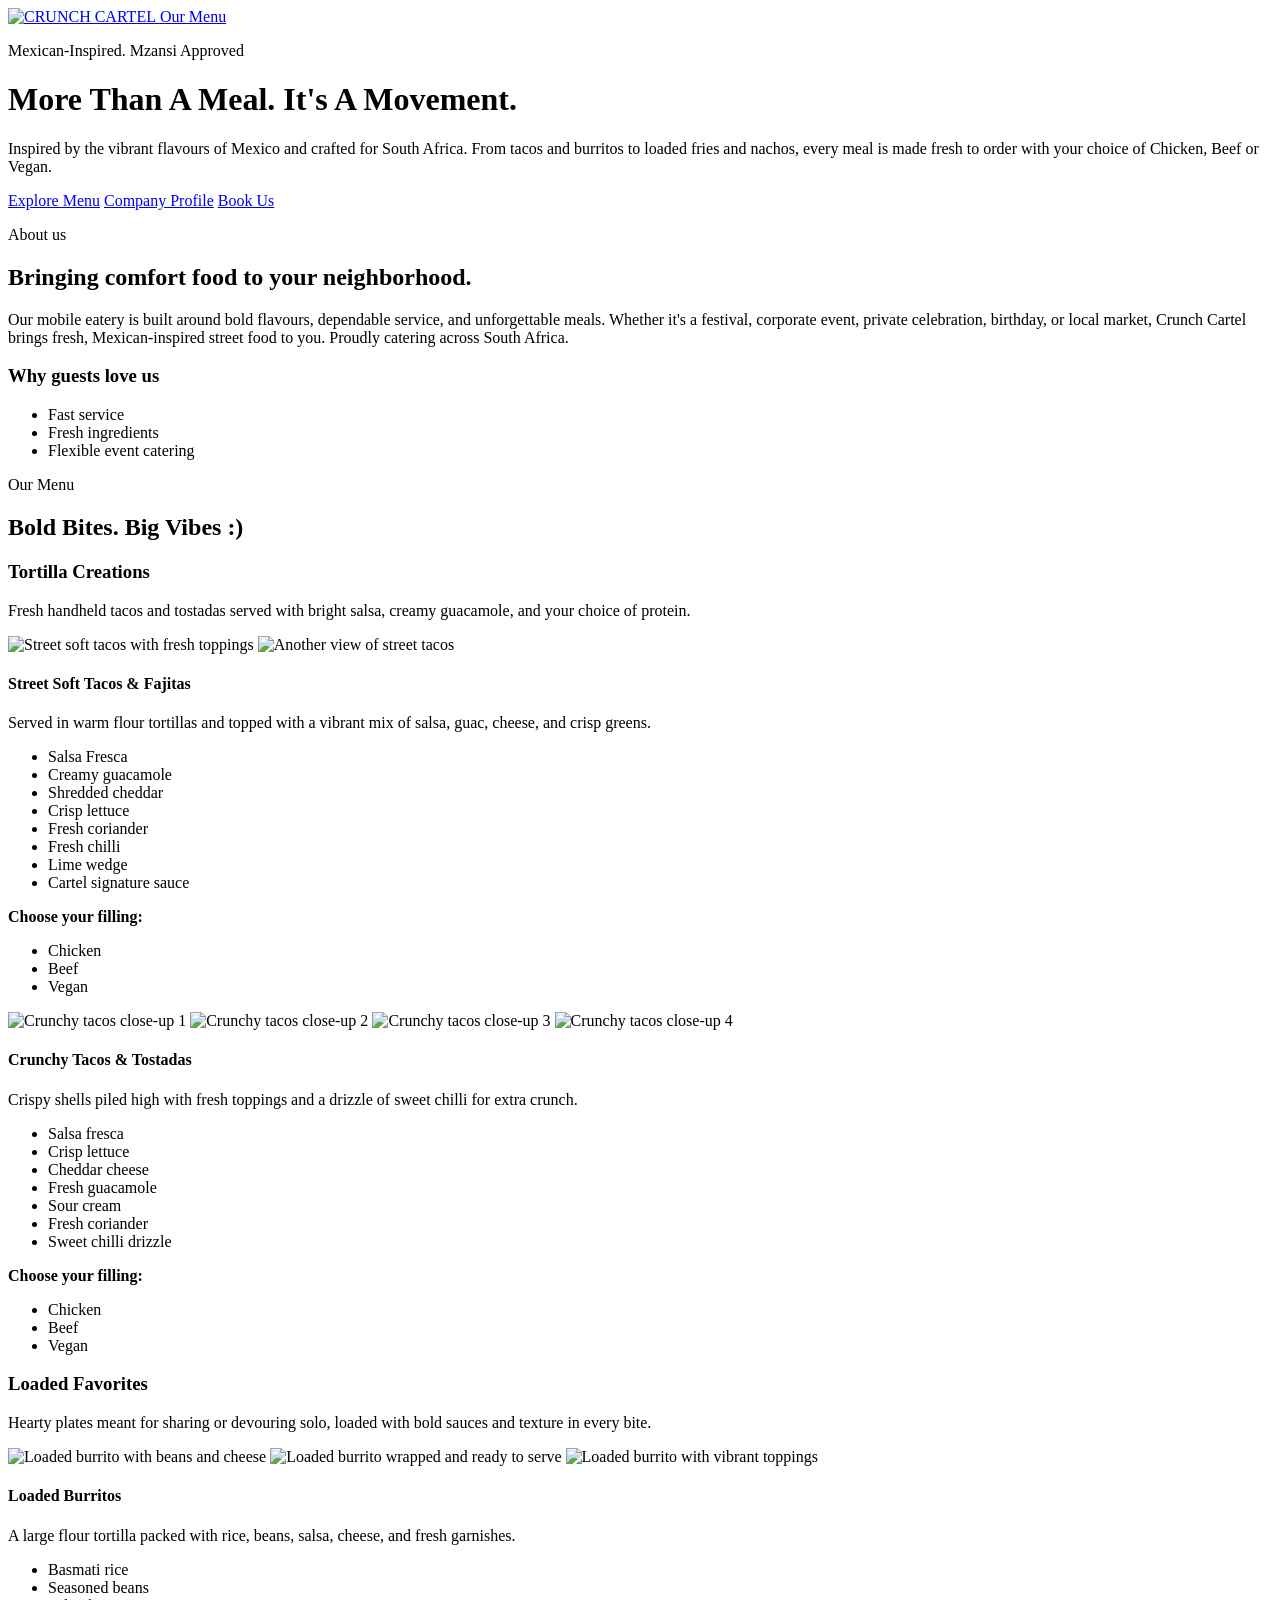
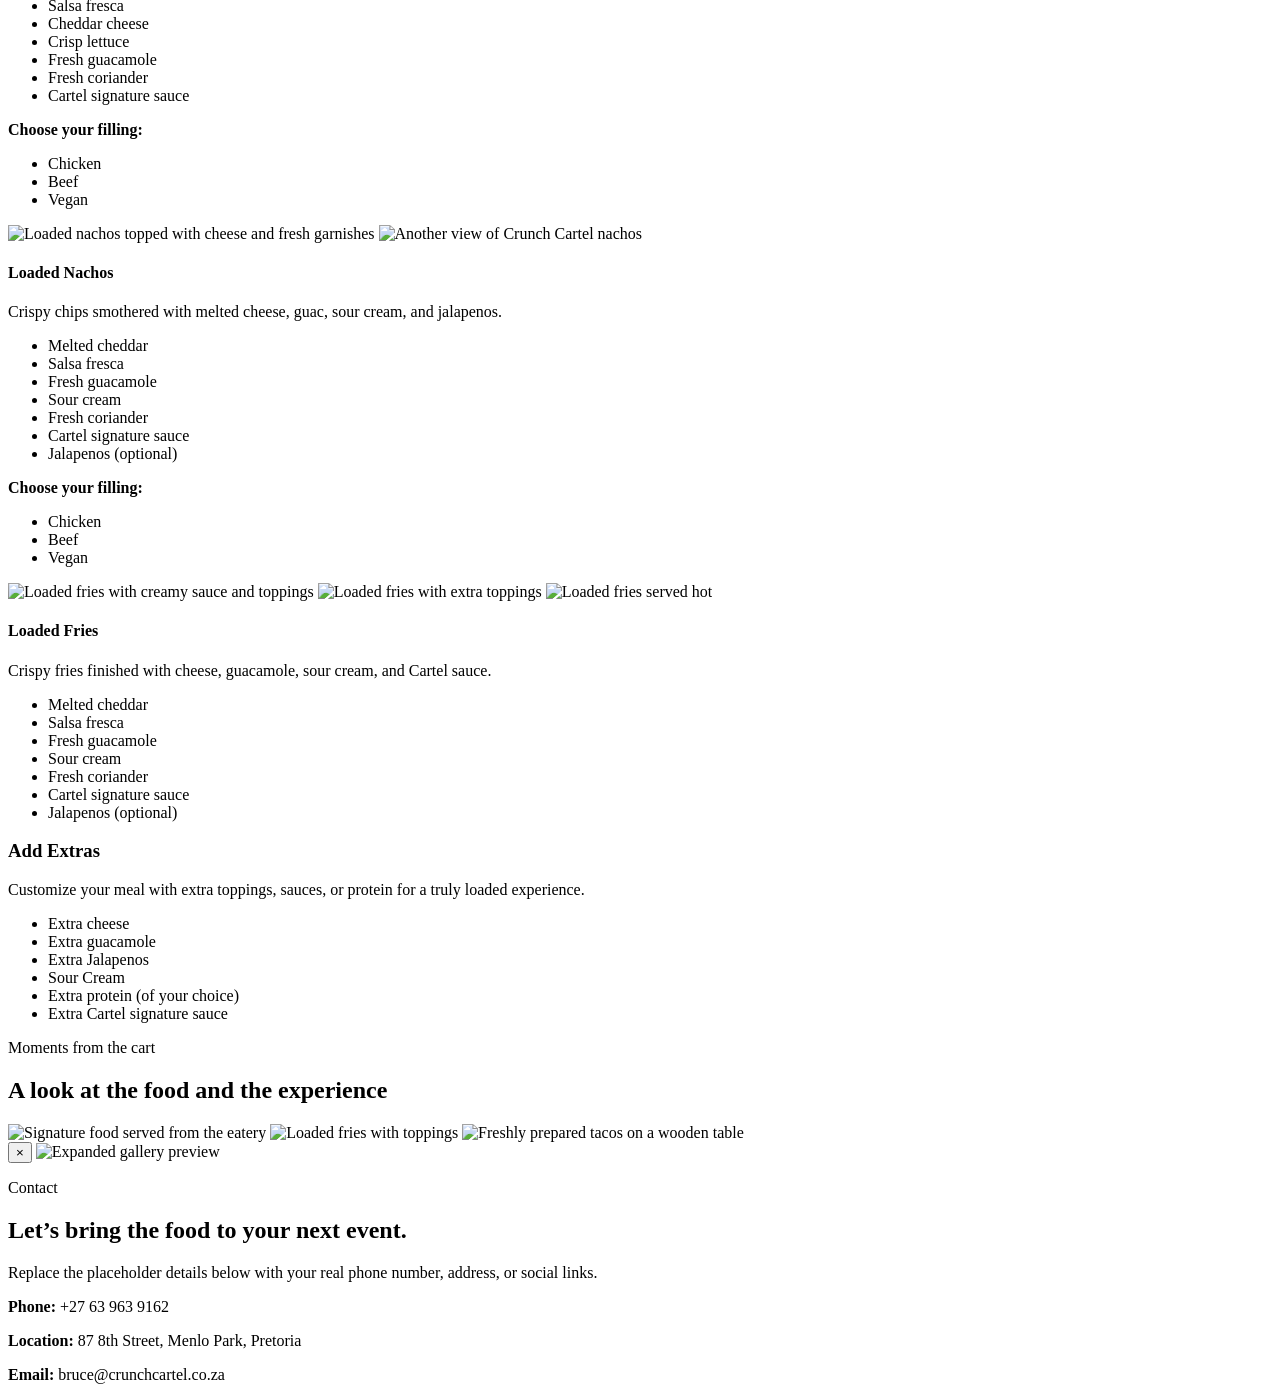
==== index.html @ 620f4494 "Initial test" ====
<!DOCTYPE html>
<html lang="en">
  <head>
    <meta charset="UTF-8" />
    <meta name="viewport" content="width=device-width, initial-scale=1.0" />
    <title>CRUNCH CARTEL</title>
    <meta
      name="description"
      content="A modern website for showcasing your mobile eatery and the delicious food you serve."
    />
    <link rel="preconnect" href="https://fonts.googleapis.com" />
    <link rel="preconnect" href="https://fonts.gstatic.com" crossorigin />
    <link
      href="https://fonts.googleapis.com/css2?family=Inter:wght@400;500;600;700;800&display=swap"
      rel="stylesheet"
    />
    <link rel="stylesheet" href="styles.css" />
  </head>
  <body>
    <header class="hero">
      <nav class="nav container">
        <a href="#home" class="brand brand-logo">
          <img src="images/logo/CRUNCH CARTEL logo.png" alt="CRUNCH CARTEL" />
        </a>
        <a href="#products" class="nav-link">Our Menu</a>
      </nav>

      <div class="hero-content container" id="home">
        <div>
          <p class="eyebrow">Mexican-Inspired. Mzansi Approved</p>
          <h1>More Than A Meal. It's A Movement.</h1>
          <p class="hero-text">
            Inspired by the vibrant flavours of Mexico and crafted for South Africa. From tacos and burritos to loaded fries and nachos, every meal is made fresh to order with your choice of Chicken, Beef or Vegan.
          </p>
          <div class="hero-actions">
            <a href="#products" class="btn btn-primary">Explore Menu</a>
            <a href="company-profile.html" class="btn btn-secondary">Company Profile</a>
            <a href="#contact" class="btn btn-secondary">Book Us</a>
          </div>
        </div>

      </div>
    </header>

    <main>
      <section class="about container">
        <div>
          <p class="eyebrow">About us</p>
          <h2>Bringing comfort food to your neighborhood.</h2>
          <p>
            Our mobile eatery is built around bold flavours, dependable service, and unforgettable meals. Whether it's a festival, corporate event, private celebration, birthday, or local market, Crunch Cartel brings fresh, Mexican-inspired street food to you. Proudly catering across South Africa.
          </p>
        </div>
        <div class="info-block">
          <h3>Why guests love us</h3>
          <ul>
            <li>Fast service</li>
            <li>Fresh ingredients</li>
            <li>Flexible event catering</li>
          </ul>
        </div>
      </section>

      <section class="products container" id="products">
        <div class="section-heading">
          <p class="eyebrow">Our Menu</p>
          <h2>Bold Bites. Big Vibes :)</h2>
        </div>

        <div class="menu-section">
          <h3 class="menu-category">Tortilla Creations</h3>
          <p class="menu-category-description">Fresh handheld tacos and tostadas served with bright salsa, creamy guacamole, and your choice of protein.</p>

          <div class="menu-item">
            <div class="menu-image-carousel" aria-label="Street soft tacos carousel" tabindex="0">
              <img class="menu-carousel-image active" src="images/CRUNCH CARTEL/Tacos 2.jpg" alt="Street soft tacos with fresh toppings" />
              <img class="menu-carousel-image" src="images/CRUNCH CARTEL/Tacos 3.jpg" alt="Another view of street tacos" />
            </div>
            <div class="menu-item-details">
              <h4>Street Soft Tacos & Fajitas</h4>
              <p class="menu-description">Served in warm flour tortillas and topped with a vibrant mix of salsa, guac, cheese, and crisp greens.</p>
              <div class="menu-meta">
                <ul class="menu-toppings">
                  <li>Salsa Fresca</li>
                  <li>Creamy guacamole</li>
                  <li>Shredded cheddar</li>
                  <li>Crisp lettuce</li>
                  <li>Fresh coriander</li>
                  <li>Fresh chilli</li>
                  <li>Lime wedge</li>
                  <li>Cartel signature sauce</li>
                </ul>
                <div class="menu-filling-group">
                  <p class="menu-filling"><strong>Choose your filling:</strong></p>
                  <ul class="menu-options">
                    <li>Chicken</li>
                    <li>Beef</li>
                    <li>Vegan</li>
                  </ul>
                </div>
              </div>
            </div>
          </div>

          <div class="menu-item">
            <div class="menu-image-carousel" aria-label="Crunchy tacos image carousel" tabindex="0">
              <img class="menu-carousel-image active" src="images/CRUNCH CARTEL/CrTaco1.jpg" alt="Crunchy tacos close-up 1" />
              <img class="menu-carousel-image" src="images/CRUNCH CARTEL/CrTaco2.jpg" alt="Crunchy tacos close-up 2" />
              <img class="menu-carousel-image" src="images/CRUNCH CARTEL/CrTaco3.jpg" alt="Crunchy tacos close-up 3" />
              <img class="menu-carousel-image" src="images/CRUNCH CARTEL/CrTaco4.jpg" alt="Crunchy tacos close-up 4" />
            </div>
            <div class="menu-item-details">
              <h4>Crunchy Tacos & Tostadas</h4>
              <p class="menu-description">Crispy shells piled high with fresh toppings and a drizzle of sweet chilli for extra crunch.</p>
              <div class="menu-meta">
                <ul class="menu-toppings">
                  <li>Salsa fresca</li>
                  <li>Crisp lettuce</li>
                  <li>Cheddar cheese</li>
                  <li>Fresh guacamole</li>
                  <li>Sour cream</li>
                  <li>Fresh coriander</li>
                  <li>Sweet chilli drizzle</li>
                </ul>
                <div class="menu-filling-group">
                  <p class="menu-filling"><strong>Choose your filling:</strong></p>
                  <ul class="menu-options">
                    <li>Chicken</li>
                    <li>Beef</li>
                    <li>Vegan</li>
                  </ul>
                </div>
              </div>
            </div>
          </div>
        </div>

        <div class="menu-section">
          <h3 class="menu-category">Loaded Favorites</h3>
          <p class="menu-category-description">Hearty plates meant for sharing or devouring solo, loaded with bold sauces and texture in every bite.</p>

          <div class="menu-item">
            <div class="menu-image-carousel" aria-label="Loaded burritos image carousel" tabindex="0">
              <img class="menu-carousel-image active" src="images/CRUNCH CARTEL/Burrito 2.jpg" alt="Loaded burrito with beans and cheese" />
              <img class="menu-carousel-image" src="images/CRUNCH CARTEL/Burrito 3.jpg" alt="Loaded burrito wrapped and ready to serve" />
              <img class="menu-carousel-image" src="images/CRUNCH CARTEL/Burrito 4.jpg" alt="Loaded burrito with vibrant toppings" />
            </div>
            <div class="menu-item-details">
              <h4>Loaded Burritos</h4>
              <p class="menu-description">A large flour tortilla packed with rice, beans, salsa, cheese, and fresh garnishes.</p>
              <div class="menu-meta">
                <ul class="menu-toppings">
                  <li>Basmati rice</li>
                  <li>Seasoned beans</li>
                  <li>Salsa fresca</li>
                  <li>Cheddar cheese</li>
                  <li>Crisp lettuce</li>
                  <li>Fresh guacamole</li>
                  <li>Fresh coriander</li>
                  <li>Cartel signature sauce</li>
                </ul>
                <div class="menu-filling-group">
                  <p class="menu-filling"><strong>Choose your filling:</strong></p>
                  <ul class="menu-options">
                    <li>Chicken</li>
                    <li>Beef</li>
                    <li>Vegan</li>
                  </ul>
                </div>
              </div>
            </div>
          </div>

          <div class="menu-item">
            <div class="menu-image-carousel" aria-label="Loaded nachos image carousel" tabindex="0">
              <img class="menu-carousel-image active" src="images/CRUNCH CARTEL/Nacho 3.jpg" alt="Loaded nachos topped with cheese and fresh garnishes" />
              <img class="menu-carousel-image" src="images/CRUNCH CARTEL/Nacho 1.jpg" alt="Another view of Crunch Cartel nachos" />
            </div>
            <div class="menu-item-details">
              <h4>Loaded Nachos</h4>
              <p class="menu-description">Crispy chips smothered with melted cheese, guac, sour cream, and jalapenos.</p>
              <div class="menu-meta">
                <ul class="menu-toppings">
                  <li>Melted cheddar</li>
                  <li>Salsa fresca</li>
                  <li>Fresh guacamole</li>
                  <li>Sour cream</li>
                  <li>Fresh coriander</li>
                  <li>Cartel signature sauce</li>
                  <li>Jalapenos (optional)</li>
                </ul>
                <div class="menu-filling-group">
                  <p class="menu-filling"><strong>Choose your filling:</strong></p>
                  <ul class="menu-options">
                    <li>Chicken</li>
                    <li>Beef</li>
                    <li>Vegan</li>
                  </ul>
                </div>
              </div>
            </div>
          </div>

          <div class="menu-item">
            <div class="menu-image-carousel" aria-label="Loaded fries image carousel" tabindex="0">
              <img class="menu-carousel-image active" src="images/CRUNCH CARTEL/loaded-cheese-fries-with-bacon-chives.jpg" alt="Loaded fries with creamy sauce and toppings" />
              <img class="menu-carousel-image" src="images/CRUNCH CARTEL/Fries 2.jpg" alt="Loaded fries with extra toppings" />
              <img class="menu-carousel-image" src="images/CRUNCH CARTEL/Fries 3.jpg" alt="Loaded fries served hot" />
            </div>
            <div class="menu-item-details">
              <h4>Loaded Fries</h4>
              <p class="menu-description">Crispy fries finished with cheese, guacamole, sour cream, and Cartel sauce.</p>
              <ul class="menu-toppings">
                <li>Melted cheddar</li>
                <li>Salsa fresca</li>
                <li>Fresh guacamole</li>
                <li>Sour cream</li>
                <li>Fresh coriander</li>
                <li>Cartel signature sauce</li>
                <li>Jalapenos (optional)</li>
              </ul>
            </div>
          </div>
        </div>

        <div class="menu-section">
          <h3 class="menu-category">Add Extras</h3>
          <p class="menu-category-description">Customize your meal with extra toppings, sauces, or protein for a truly loaded experience.</p>
          <ul class="menu-extras">
            <li>Extra cheese</li>
            <li>Extra guacamole</li>
            <li>Extra Jalapenos</li>
            <li>Sour Cream</li>
            <li>Extra protein (of your choice)</li>
            <li>Extra Cartel signature sauce</li>
          </ul>
        </div>
      </section>

      <section class="gallery container" aria-label="Food and truck gallery">
        <div class="section-heading">
          <p class="eyebrow">Moments from the cart</p>
          <h2>A look at the food and the experience</h2>
        </div>
        <div class="gallery-grid">
          <img src="images/CRUNCH CARTEL/creative-assortment-tasty-food.jpg" alt="Signature food served from the eatery" class="gallery-image" />
          <img src="images/CRUNCH CARTEL/loaded-cheese-fries-with-bacon-chives.jpg" alt="Loaded fries with toppings" class="gallery-image" />
          <img src="images/CRUNCH CARTEL/mexican-beef-tacos-wooden-table.jpg" alt="Freshly prepared tacos on a wooden table" class="gallery-image" />
        </div>

        <div class="lightbox" id="lightbox" aria-hidden="true">
          <button class="lightbox-close" id="lightbox-close" aria-label="Close image preview">×</button>
          <img id="lightbox-image" src="" alt="Expanded gallery preview" />
        </div>
      </section>

      <section class="contact container" id="contact">
        <div>
          <p class="eyebrow">Contact</p>
          <h2>Let’s bring the food to your next event.</h2>
          <p>Replace the placeholder details below with your real phone number, address, or social links.</p>
        </div>
        <div class="contact-card">
          <p><strong>Phone:</strong> +27 63 963 9162</p>
          <p><strong>Location:</strong> 87 8th Street, Menlo Park, Pretoria</p>
          <p><strong>Email:</strong> bruce@crunchcartel.co.za</p>
        </div>
      </section>
    </main>

    <script src="app.js"></script>
  </body>
</html>
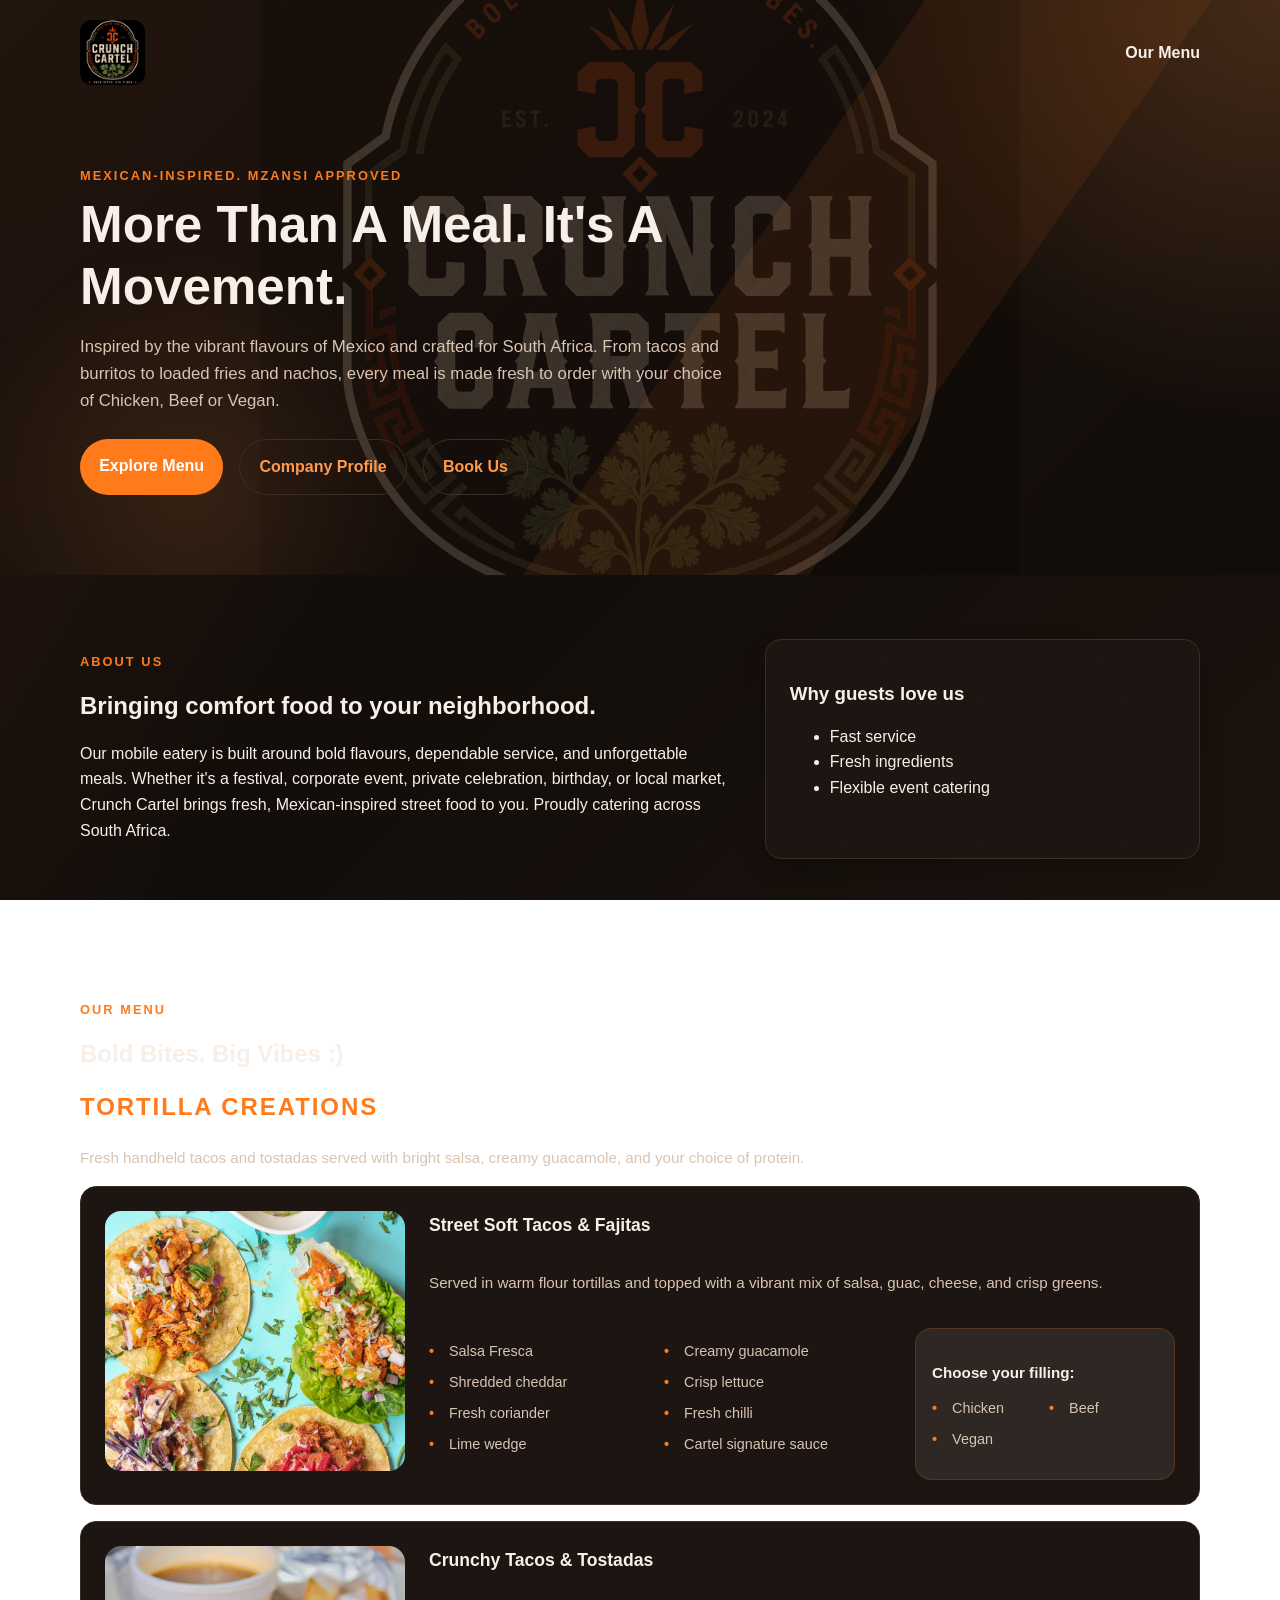
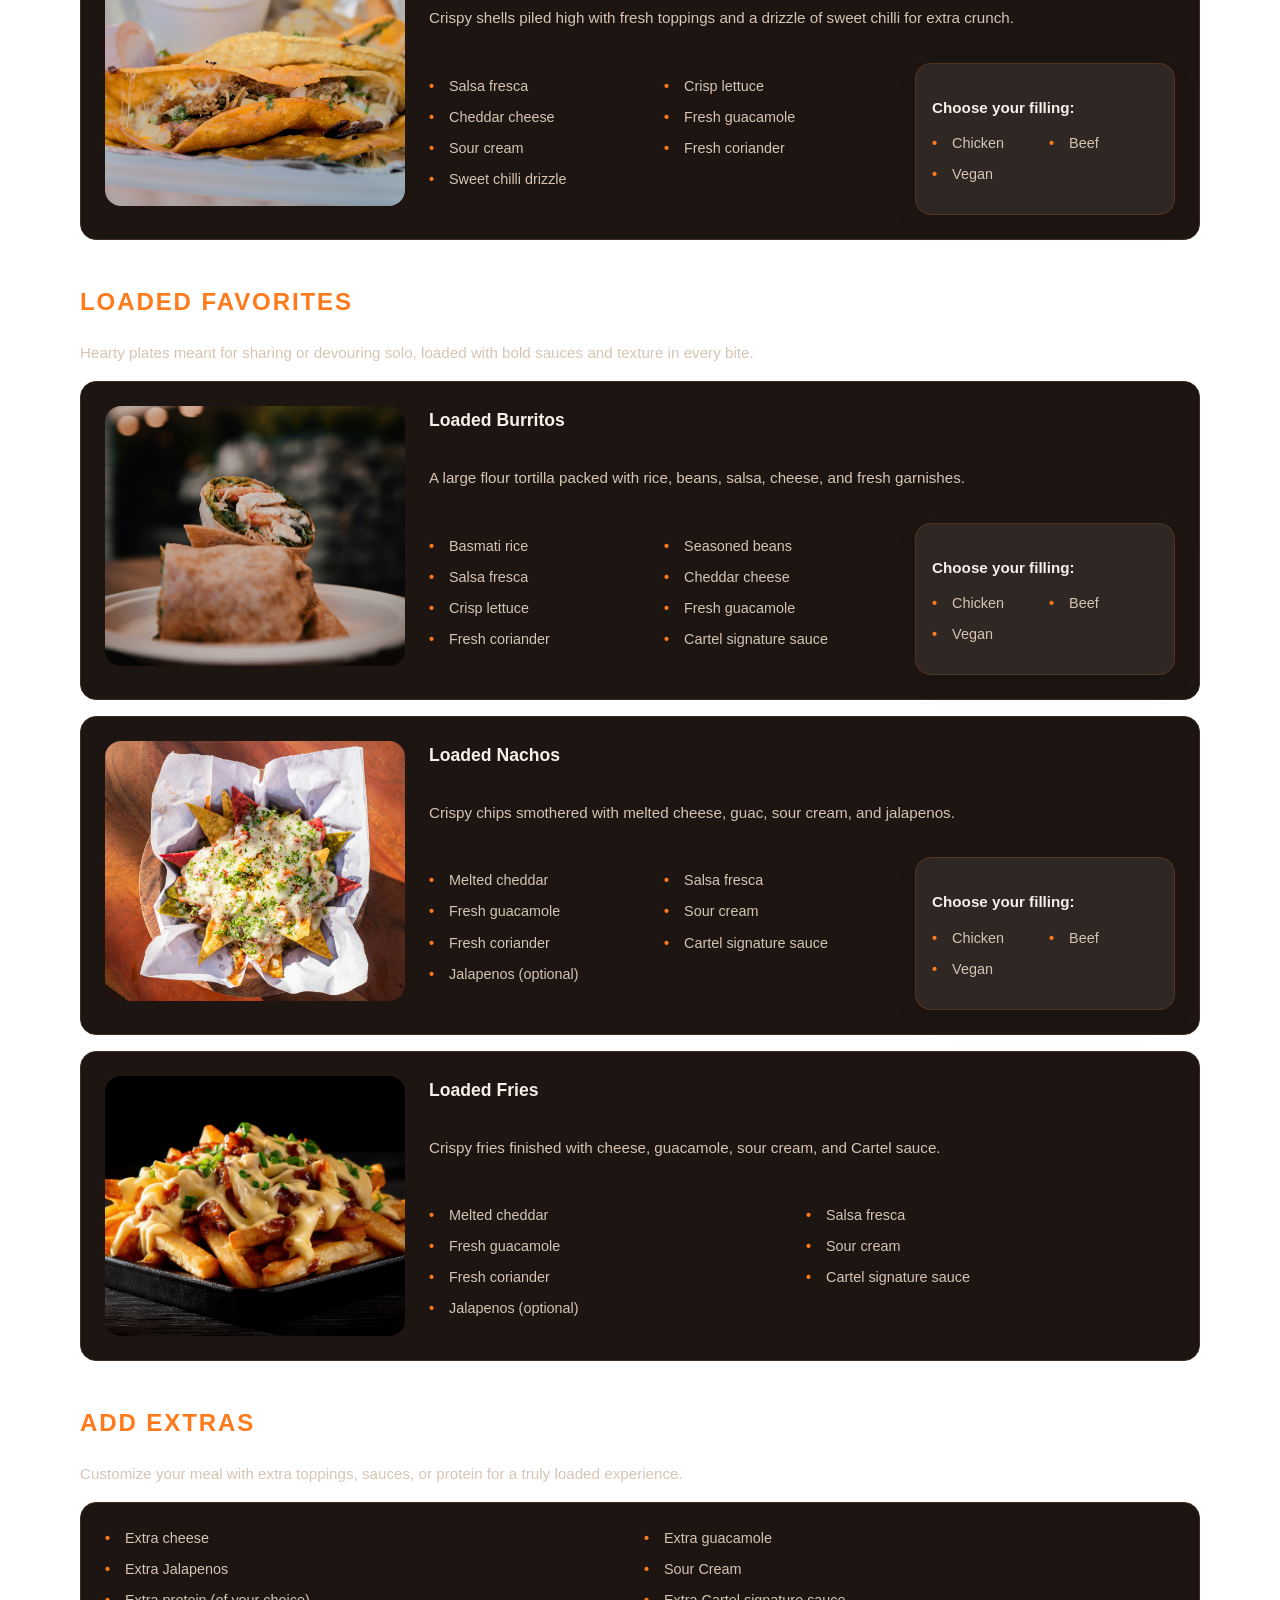
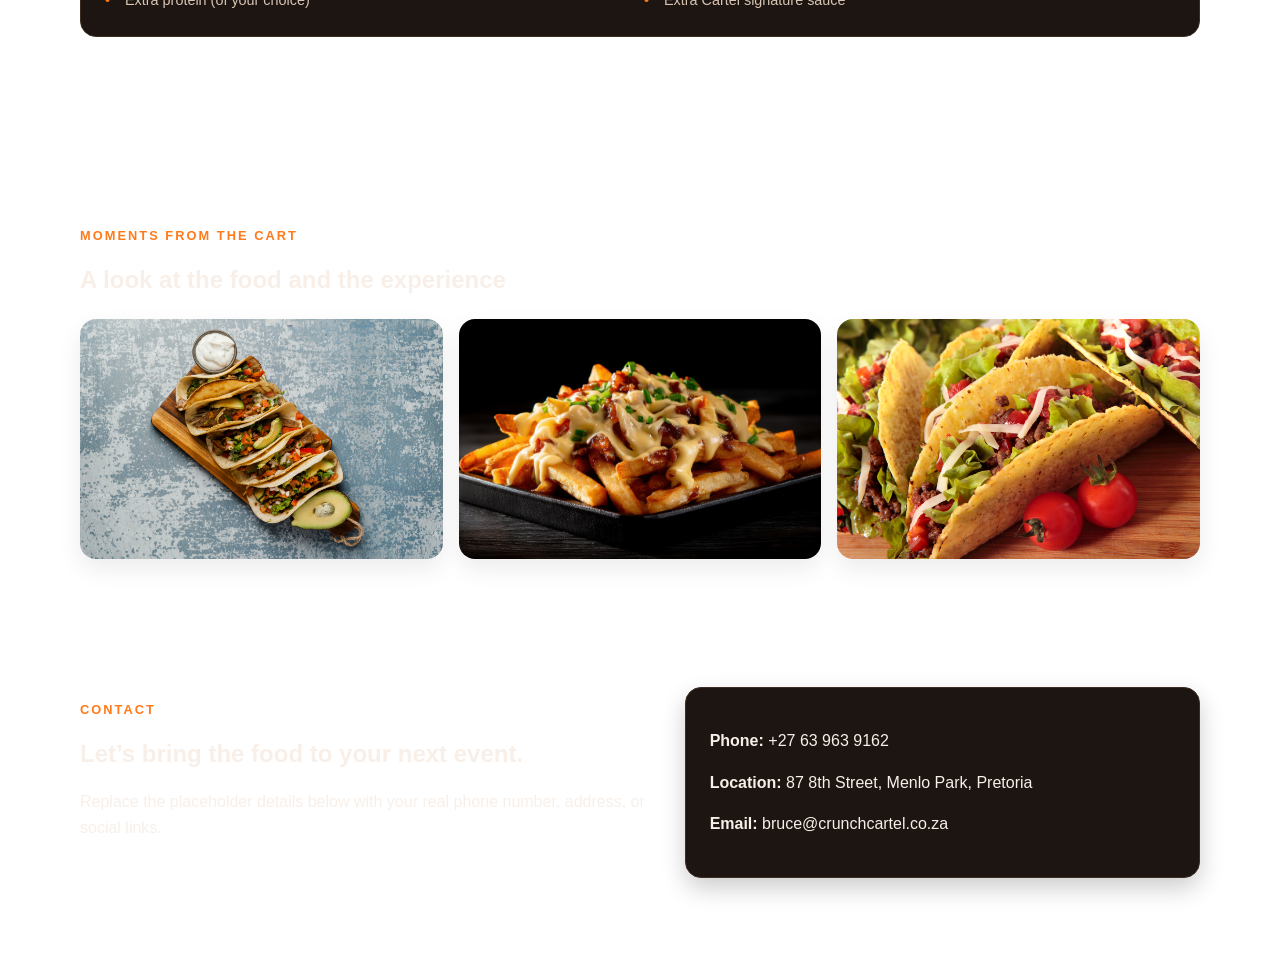
==== commit 1b4e5a2d: "Updated CSS for multi-device view" ====
--- a/index.html
+++ b/index.html
@@ -18,6 +18,9 @@
   </head>
   <body>
     <header class="hero">
+      <div class="hero-logo-background" aria-hidden="true">
+        <img src="images/logo/CRUNCH CARTEL logo.png" alt="" />
+      </div>
       <nav class="nav container">
         <a href="#home" class="brand brand-logo">
           <img src="images/logo/CRUNCH CARTEL logo.png" alt="CRUNCH CARTEL" />
--- a/styles.css
+++ b/styles.css
@@ -0,0 +1,701 @@
+:root {
+  --bg: #120d0a;
+  --surface: #1d1511;
+  --primary: #ff7a1a;
+  --primary-dark: #ff9a4d;
+  --text: #f8efe8;
+  --muted: #d8c4b3;
+  --border: #3d2d22;
+}
+
+* {
+  box-sizing: border-box;
+}
+
+body {
+  margin: 0;
+  font-family: 'Inter', sans-serif;
+  color: var(--text);
+  background:
+    radial-gradient(circle at top left, rgba(255, 122, 26, 0.16), transparent 28%),
+    radial-gradient(circle at 85% 15%, rgba(255, 154, 77, 0.13), transparent 24%),
+    linear-gradient(120deg, rgba(255, 122, 26, 0.08), transparent 40%),
+    linear-gradient(135deg, #150f0b 0%, #120d0a 45%, #1a120d 100%);
+  background-attachment: fixed;
+  line-height: 1.6;
+  position: relative;
+  overflow-x: hidden;
+}
+
+body::before {
+  content: "";
+  position: fixed;
+  inset: 0;
+  pointer-events: none;
+  background-image:
+    linear-gradient(120deg, rgba(255, 122, 26, 0.06) 0 2px, transparent 2px 100%),
+    linear-gradient(30deg, rgba(255, 154, 77, 0.05) 0 1px, transparent 1px 100%);
+  background-size: 140px 140px, 220px 220px;
+  mix-blend-mode: screen;
+  opacity: 0.45;
+}
+
+body.modal-open {
+  overflow: hidden;
+}
+
+img {
+  max-width: 100%;
+  display: block;
+}
+
+.container {
+  width: min(1120px, calc(100% - 2rem));
+  margin: 0 auto;
+}
+
+.hero {
+  background:
+    radial-gradient(circle at top right, rgba(255, 154, 77, 0.2), transparent 30%),
+    linear-gradient(135deg, rgba(32, 20, 13, 0.96), rgba(18, 13, 10, 0.98));
+  padding-bottom: 4rem;
+  position: relative;
+  overflow: hidden;
+}
+
+.hero::after {
+  content: "";
+  position: absolute;
+  inset: 0;
+  pointer-events: none;
+  background:
+    linear-gradient(125deg, transparent 0 55%, rgba(255, 122, 26, 0.08) 55% 72%, transparent 72% 100%),
+    radial-gradient(circle at 15% 85%, rgba(255, 154, 77, 0.12), transparent 20%);
+}
+
+.hero-logo-background {
+  position: absolute;
+  inset: 0;
+  display: flex;
+  align-items: center;
+  justify-content: center;
+  pointer-events: none;
+  z-index: 0;
+  opacity: 0.16;
+  overflow: hidden;
+}
+
+.hero-logo-background img {
+  width: min(78vw, 760px);
+  max-width: 760px;
+  height: auto;
+  object-fit: contain;
+  filter: saturate(0.85) contrast(1.05);
+  transform: translateY(6px) rotate(0deg);
+}
+
+.nav,
+.hero-content {
+  position: relative;
+  z-index: 1;
+}
+
+.nav {
+  display: flex;
+  justify-content: space-between;
+  align-items: center;
+  padding: 1.25rem 0;
+}
+
+.brand {
+  font-weight: 800;
+  font-size: 1.1rem;
+  color: var(--primary-dark);
+  text-decoration: none;
+}
+
+.brand-logo img {
+  height: 65px;
+  width: auto;
+  display: block;
+  border-radius: 12px;
+}
+
+.nav-link {
+  color: var(--text);
+  text-decoration: none;
+  font-weight: 600;
+}
+
+.hero-content {
+  display: grid;
+  grid-template-columns: 1.2fr 0.8fr;
+  gap: 2rem;
+  align-items: center;
+  padding: 3rem 0 1rem;
+}
+
+.eyebrow {
+  color: var(--primary);
+  font-weight: 700;
+  text-transform: uppercase;
+  letter-spacing: 0.16em;
+  font-size: 0.8rem;
+  margin-bottom: 0.5rem;
+}
+
+h1,
+h2,
+h3 {
+  line-height: 1.2;
+}
+
+h1 {
+  font-size: clamp(2rem, 4vw, 3.3rem);
+  margin: 0 0 1rem;
+}
+
+.hero-text {
+  font-size: 1.05rem;
+  color: var(--muted);
+  max-width: 650px;
+}
+
+.hero-actions {
+  display: flex;
+  gap: 1rem;
+  flex-wrap: wrap;
+  margin-top: 1.5rem;
+}
+
+.btn {
+  display: inline-block;
+  padding: 0.9rem 1.2rem;
+  text-decoration: none;
+  border-radius: 999px;
+  font-weight: 700;
+}
+
+.btn-primary {
+  background: var(--primary);
+  color: white;
+}
+
+.profile-hero .btn-primary {
+  background: linear-gradient(135deg, var(--primary) 0%, #ff8f3f 50%, var(--primary-dark) 100%);
+  color: #fff8f2;
+  font-weight: 800;
+  letter-spacing: 0.08em;
+  text-transform: uppercase;
+  font-size: 0.92rem;
+  padding: 0.95rem 1.4rem;
+  box-shadow: 0 12px 24px rgba(255, 122, 26, 0.28);
+  border: 1px solid rgba(255, 255, 255, 0.18);
+  transition: transform 0.2s ease, box-shadow 0.2s ease, filter 0.2s ease;
+}
+
+.profile-hero .btn-primary:hover,
+.profile-hero .btn-primary:focus-visible {
+  transform: translateY(-2px);
+  box-shadow: 0 16px 30px rgba(255, 122, 26, 0.35);
+  filter: brightness(1.05);
+}
+
+.contact-card .btn-primary,
+.contact-card .btn-primary:hover,
+.contact-card .btn-primary:focus-visible {
+  background: linear-gradient(135deg, var(--primary) 0%, #ff8f3f 50%, var(--primary-dark) 100%);
+  color: #fff8f2;
+  font-weight: 800;
+  letter-spacing: 0.08em;
+  text-transform: uppercase;
+  font-size: 0.92rem;
+  padding: 0.95rem 1.4rem;
+  box-shadow: 0 12px 24px rgba(255, 122, 26, 0.28);
+  border: 1px solid rgba(255, 255, 255, 0.18);
+  transition: transform 0.2s ease, box-shadow 0.2s ease, filter 0.2s ease;
+}
+
+.contact-card .btn-primary:hover,
+.contact-card .btn-primary:focus-visible {
+  transform: translateY(-2px);
+  box-shadow: 0 16px 30px rgba(255, 122, 26, 0.35);
+  filter: brightness(1.05);
+}
+
+.btn-secondary {
+  background: transparent;
+  color: var(--primary-dark);
+  border: 1px solid var(--border);
+}
+
+button.btn {
+  border: 0;
+  cursor: pointer;
+  font: inherit;
+}
+
+.modal-backdrop {
+  position: fixed;
+  inset: 0;
+  background: rgba(8, 5, 3, 0.75);
+  display: flex;
+  align-items: center;
+  justify-content: center;
+  padding: 1rem;
+  z-index: 1000;
+  opacity: 0;
+  visibility: hidden;
+  transition: opacity 0.2s ease, visibility 0.2s ease;
+}
+
+.modal-backdrop.open {
+  opacity: 1;
+  visibility: visible;
+}
+
+.modal-card {
+  width: min(460px, 100%);
+  background: var(--surface);
+  border: 1px solid var(--border);
+  border-radius: 1rem;
+  padding: 1.5rem;
+  box-shadow: 0 20px 45px rgba(0, 0, 0, 0.32);
+  position: relative;
+}
+
+.modal-close {
+  position: absolute;
+  top: 0.75rem;
+  right: 0.75rem;
+  border: 0;
+  background: transparent;
+  color: var(--text);
+  font-size: 1.5rem;
+  cursor: pointer;
+}
+
+.modal-copy {
+  color: var(--muted);
+  margin-bottom: 1rem;
+}
+
+.modal-details {
+  display: grid;
+  gap: 0.4rem;
+  margin-bottom: 1.25rem;
+}
+
+.info-block,
+.contact-card,
+.product-card {
+  background: var(--surface);
+  border: 1px solid var(--border);
+  border-radius: 1rem;
+  box-shadow: 0 10px 25px rgba(0, 0, 0, 0.2);
+}
+
+.about,
+.products,
+.gallery,
+.contact {
+  padding: 4rem 0;
+}
+
+.about {
+  display: grid;
+  grid-template-columns: 1.2fr 0.8fr;
+  gap: 2rem;
+}
+
+.info-block,
+.contact-card {
+  padding: 1.5rem;
+}
+
+.section-heading {
+  margin-bottom: 1.5rem;
+}
+
+.product-grid {
+  display: grid;
+  grid-template-columns: repeat(2, minmax(0, 1fr));
+  gap: 1rem;
+}
+
+.product-card {
+  padding: 1.5rem;
+}
+
+.menu-section {
+  margin-bottom: 3rem;
+}
+
+.menu-category {
+  font-size: 1.5rem;
+  color: var(--primary);
+  margin-bottom: 1.5rem;
+  margin-top: 0;
+  font-weight: 700;
+  text-transform: uppercase;
+  letter-spacing: 0.08em;
+}
+
+.menu-item {
+  display: grid;
+  grid-template-columns: 300px 1fr;
+  gap: 1.5rem;
+  background: var(--surface);
+  border: 1px solid var(--border);
+  border-radius: 1rem;
+  padding: 1.5rem;
+  margin-bottom: 1rem;
+  align-items: start;
+}
+
+.menu-item-image {
+  width: 100%;
+  min-height: 220px;
+  max-height: 260px;
+  object-fit: cover;
+  border-radius: 1rem;
+  box-shadow: 0 10px 18px rgba(0, 0, 0, 0.16);
+}
+
+.menu-item-details {
+  display: grid;
+  gap: 1rem;
+}
+
+.menu-image-carousel {
+  position: relative;
+  width: 100%;
+  min-height: 260px;
+  border-radius: 1rem;
+  overflow: hidden;
+  outline: none;
+}
+
+.menu-image-carousel:focus {
+  box-shadow: 0 0 0 3px rgba(255, 122, 26, 0.45);
+}
+
+.menu-carousel-image {
+  position: absolute;
+  inset: 0;
+  width: 100%;
+  height: 100%;
+  object-fit: cover;
+  opacity: 0;
+  transition: opacity 0.8s ease;
+}
+
+.menu-carousel-image.active {
+  opacity: 1;
+}
+
+.menu-item-details {
+  display: grid;
+  gap: 1rem;
+}
+
+.menu-item h4 {
+  margin: 0 0 0.5rem 0;
+  color: var(--text);
+  font-size: 1.1rem;
+}
+
+.menu-category-description,
+.menu-description {
+  margin: 0.5rem 0 1rem 0;
+  color: var(--muted);
+  font-size: 0.95rem;
+}
+
+.menu-meta {
+  display: grid;
+  grid-template-columns: minmax(0, 1.6fr) minmax(220px, 0.9fr);
+  gap: 1.5rem;
+  align-items: start;
+}
+
+.menu-filling-group {
+  background: rgba(255, 255, 255, 0.08);
+  border: 1px solid rgba(255, 122, 26, 0.18);
+  border-radius: 1rem;
+  padding: 1rem;
+  box-shadow: 0 12px 24px rgba(0, 0, 0, 0.08);
+}
+
+.menu-filling-group .menu-filling {
+  margin-bottom: 0.75rem;
+  color: var(--text);
+}
+
+.menu-filling-group .menu-options {
+  display: grid;
+  gap: 0.5rem;
+}
+
+.menu-category-description,
+.menu-description {
+  margin: 0.5rem 0 1rem 0;
+  color: var(--muted);
+  font-size: 0.95rem;
+}
+
+.menu-toppings,
+.menu-options,
+.menu-extras {
+  list-style: none;
+  padding: 0;
+  margin: 0.75rem 0;
+  display: grid;
+  grid-template-columns: repeat(2, 1fr);
+  gap: 0.5rem;
+}
+
+.menu-toppings li,
+.menu-options li,
+.menu-extras li {
+  font-size: 0.9rem;
+  color: var(--muted);
+  padding-left: 1.25rem;
+  position: relative;
+}
+
+.menu-toppings li::before,
+.menu-options li::before,
+.menu-extras li::before {
+  content: "•";
+  position: absolute;
+  left: 0;
+  color: var(--primary);
+  font-weight: 700;
+}
+
+.menu-filling {
+  margin: 1rem 0 0.5rem 0;
+  font-size: 0.95rem;
+  color: var(--text);
+}
+
+.menu-extras {
+  background: var(--surface);
+  border: 1px solid var(--border);
+  border-radius: 1rem;
+  padding: 1.5rem;
+}
+
+.gallery-grid {
+  display: grid;
+  grid-template-columns: repeat(3, minmax(0, 1fr));
+  gap: 1rem;
+}
+
+.gallery-grid img {
+  width: 100%;
+  height: 240px;
+  object-fit: cover;
+  border-radius: 1rem;
+  box-shadow: 0 10px 25px rgba(0, 0, 0, 0.08);
+  cursor: pointer;
+  transition: transform 0.2s ease, box-shadow 0.2s ease;
+}
+
+.gallery-grid img:hover {
+  transform: translateY(-3px);
+  box-shadow: 0 14px 32px rgba(0, 0, 0, 0.12);
+}
+
+.lightbox {
+  position: fixed;
+  inset: 0;
+  background: rgba(18, 12, 10, 0.9);
+  display: none;
+  align-items: center;
+  justify-content: center;
+  padding: 1.5rem;
+  z-index: 1000;
+}
+
+.lightbox.open {
+  display: flex;
+}
+
+.lightbox img {
+  max-width: 100%;
+  max-height: 85vh;
+  object-fit: contain;
+  border-radius: 1rem;
+}
+
+.lightbox-close {
+  position: absolute;
+  top: 1rem;
+  right: 1rem;
+  border: none;
+  background: white;
+  color: var(--text);
+  width: 42px;
+  height: 42px;
+  border-radius: 50%;
+  font-size: 1.5rem;
+  cursor: pointer;
+}
+
+.contact {
+  display: grid;
+  grid-template-columns: 1fr 0.9fr;
+  gap: 2rem;
+  padding-bottom: 5rem;
+}
+
+.nav-links {
+  display: flex;
+  gap: 1rem;
+  align-items: center;
+}
+
+.profile-grid {
+  display: grid;
+  grid-template-columns: repeat(3, minmax(0, 1fr));
+  gap: 1rem;
+}
+
+.profile-card {
+  background: var(--surface);
+  border: 1px solid var(--border);
+  border-radius: 1rem;
+  padding: 1.5rem;
+  box-shadow: 0 10px 25px rgba(0, 0, 0, 0.16);
+}
+
+.profile-card h3 {
+  margin-top: 0;
+  color: var(--primary-dark);
+}
+
+.profile-list {
+  padding-left: 1.2rem;
+  color: var(--muted);
+}
+
+.profile-list li + li {
+  margin-top: 0.5rem;
+}
+
+@media (max-width: 900px) {
+  .hero-content,
+  .about,
+  .contact {
+    grid-template-columns: 1fr;
+  }
+
+  .hero-content {
+    padding-top: 2rem;
+  }
+
+  .menu-item {
+    grid-template-columns: 1fr;
+  }
+
+  .menu-image-carousel {
+    min-height: 220px;
+  }
+
+  .menu-meta {
+    grid-template-columns: 1fr;
+  }
+
+  .gallery-grid {
+    grid-template-columns: repeat(2, minmax(0, 1fr));
+  }
+}
+
+@media (max-width: 760px) {
+  .container {
+    width: min(100% - 1.25rem, 1120px);
+  }
+
+  .nav {
+    flex-wrap: wrap;
+    gap: 0.75rem;
+  }
+
+  .brand-logo img {
+    height: 52px;
+  }
+
+  .hero {
+    padding-bottom: 3rem;
+  }
+
+  .hero-actions {
+    flex-direction: column;
+    align-items: stretch;
+  }
+
+  .btn {
+    text-align: center;
+  }
+
+  .about,
+  .products,
+  .gallery,
+  .contact {
+    padding: 3rem 0;
+  }
+
+  .menu-item {
+    padding: 1rem;
+  }
+
+  .menu-toppings,
+  .menu-options,
+  .menu-extras {
+    grid-template-columns: 1fr;
+  }
+
+  .gallery-grid,
+  .profile-grid {
+    grid-template-columns: 1fr;
+  }
+}
+
+@media (max-width: 560px) {
+  body {
+    font-size: 15px;
+  }
+
+  .container {
+    width: calc(100% - 1rem);
+  }
+
+  .hero-content {
+    padding: 1.5rem 0 0.5rem;
+  }
+
+  h1 {
+    font-size: clamp(1.8rem, 8vw, 2.4rem);
+  }
+
+  .hero-text {
+    font-size: 0.98rem;
+  }
+
+  .info-block,
+  .contact-card,
+  .menu-filling-group,
+  .menu-extras {
+    padding: 1rem;
+  }
+
+  .gallery-grid img {
+    height: 190px;
+  }
+
+  .menu-item h4 {
+    font-size: 1rem;
+  }
+}
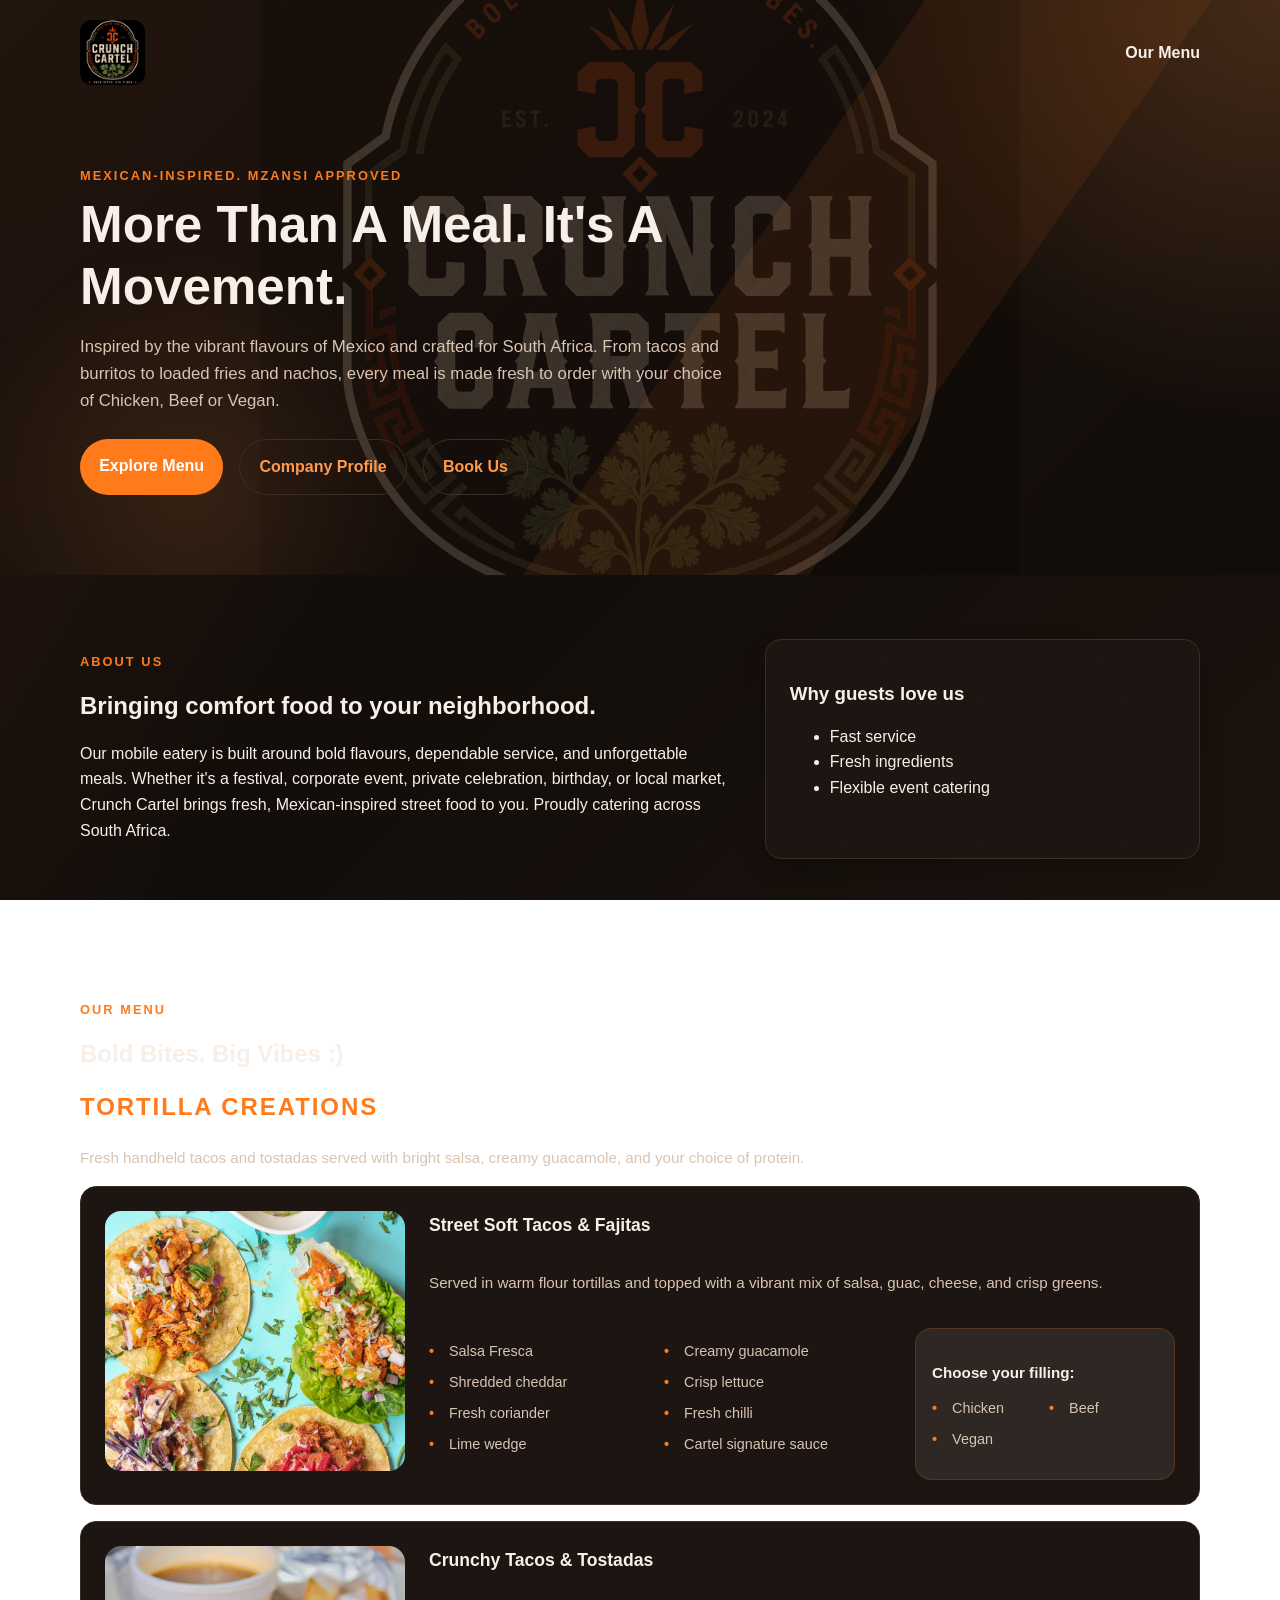
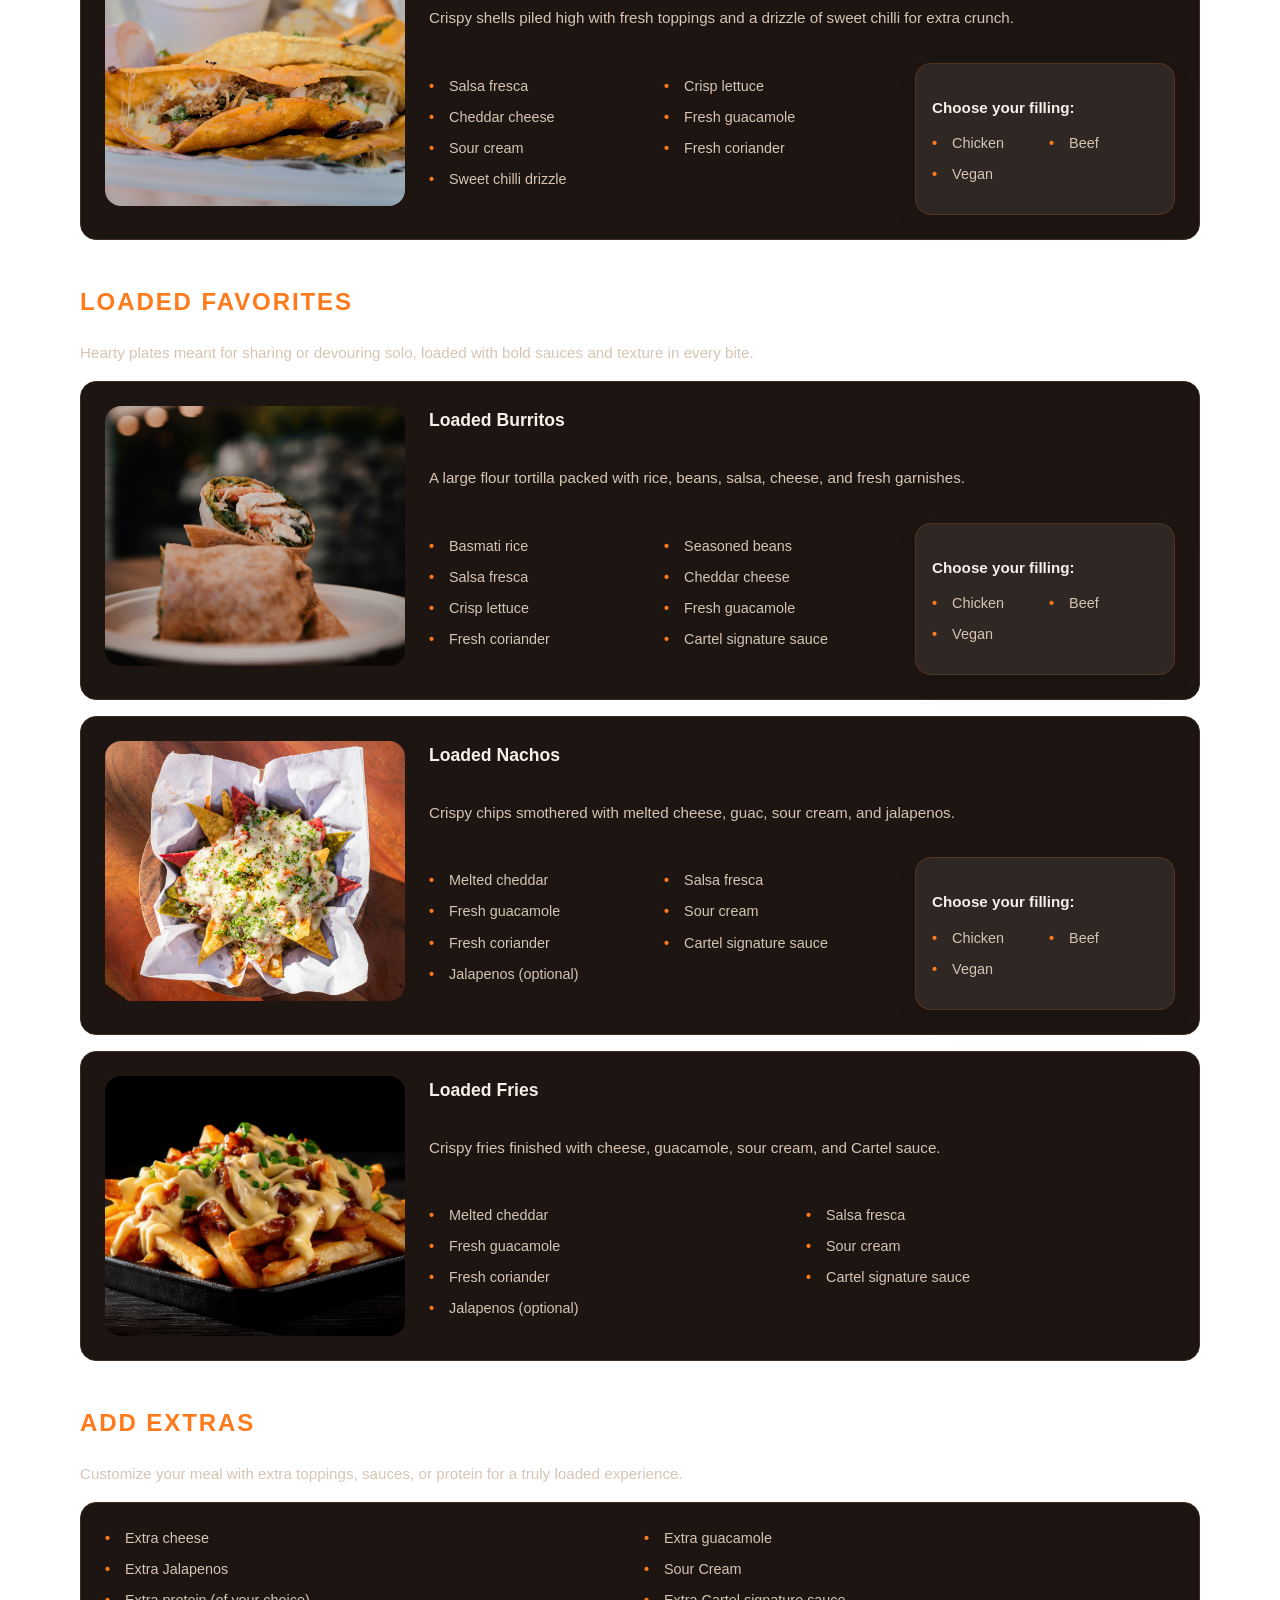
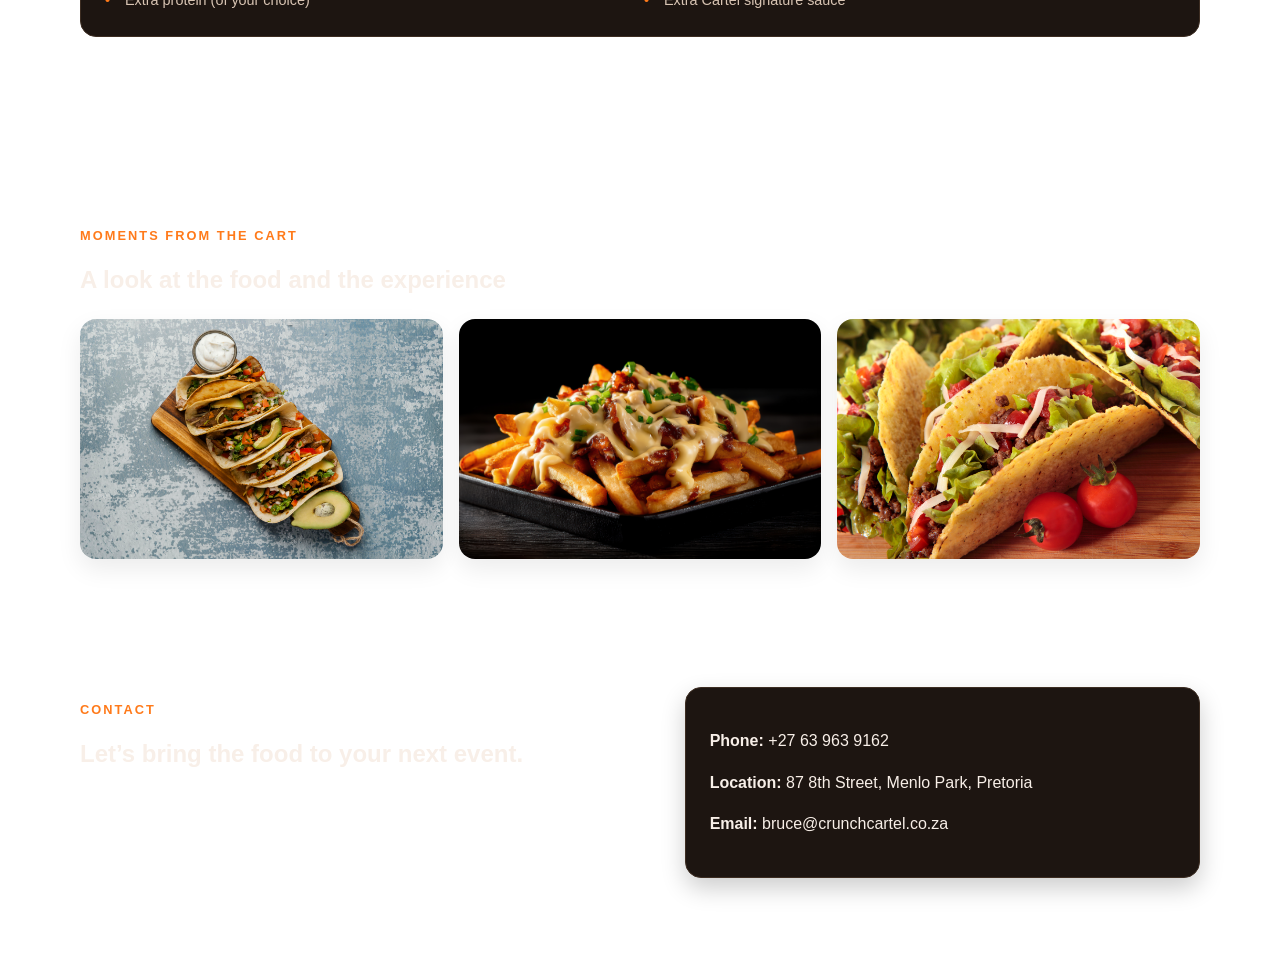
==== commit 5f376484: "Updated Some Styles For Website" ====
--- a/index.html
+++ b/index.html
@@ -261,7 +261,7 @@
         <div>
           <p class="eyebrow">Contact</p>
           <h2>Let’s bring the food to your next event.</h2>
-          <p>Replace the placeholder details below with your real phone number, address, or social links.</p>
+          <p></p>
         </div>
         <div class="contact-card">
           <p><strong>Phone:</strong> +27 63 963 9162</p>
--- a/styles.css
+++ b/styles.css
@@ -405,6 +405,32 @@
   font-size: 1.1rem;
 }
 
+.menu-header-row {
+  display: flex;
+  justify-content: space-between;
+  align-items: center;
+  gap: 1rem;
+  margin-bottom: 0.25rem;
+}
+
+.catalog-price {
+  display: inline-flex;
+  align-items: center;
+  justify-content: center;
+  padding: 0.45rem 0.8rem;
+  border-radius: 999px;
+  background: rgba(255, 122, 26, 0.16);
+  color: var(--primary-dark);
+  font-weight: 800;
+  white-space: nowrap;
+}
+
+.catalog-note {
+  margin: 0;
+  color: var(--muted);
+  font-size: 0.92rem;
+}
+
 .menu-category-description,
 .menu-description {
   margin: 0.5rem 0 1rem 0;
@@ -698,4 +724,9 @@
   .menu-item h4 {
     font-size: 1rem;
   }
-}
+
+  .menu-header-row {
+    flex-direction: column;
+    align-items: flex-start;
+  }
+}
